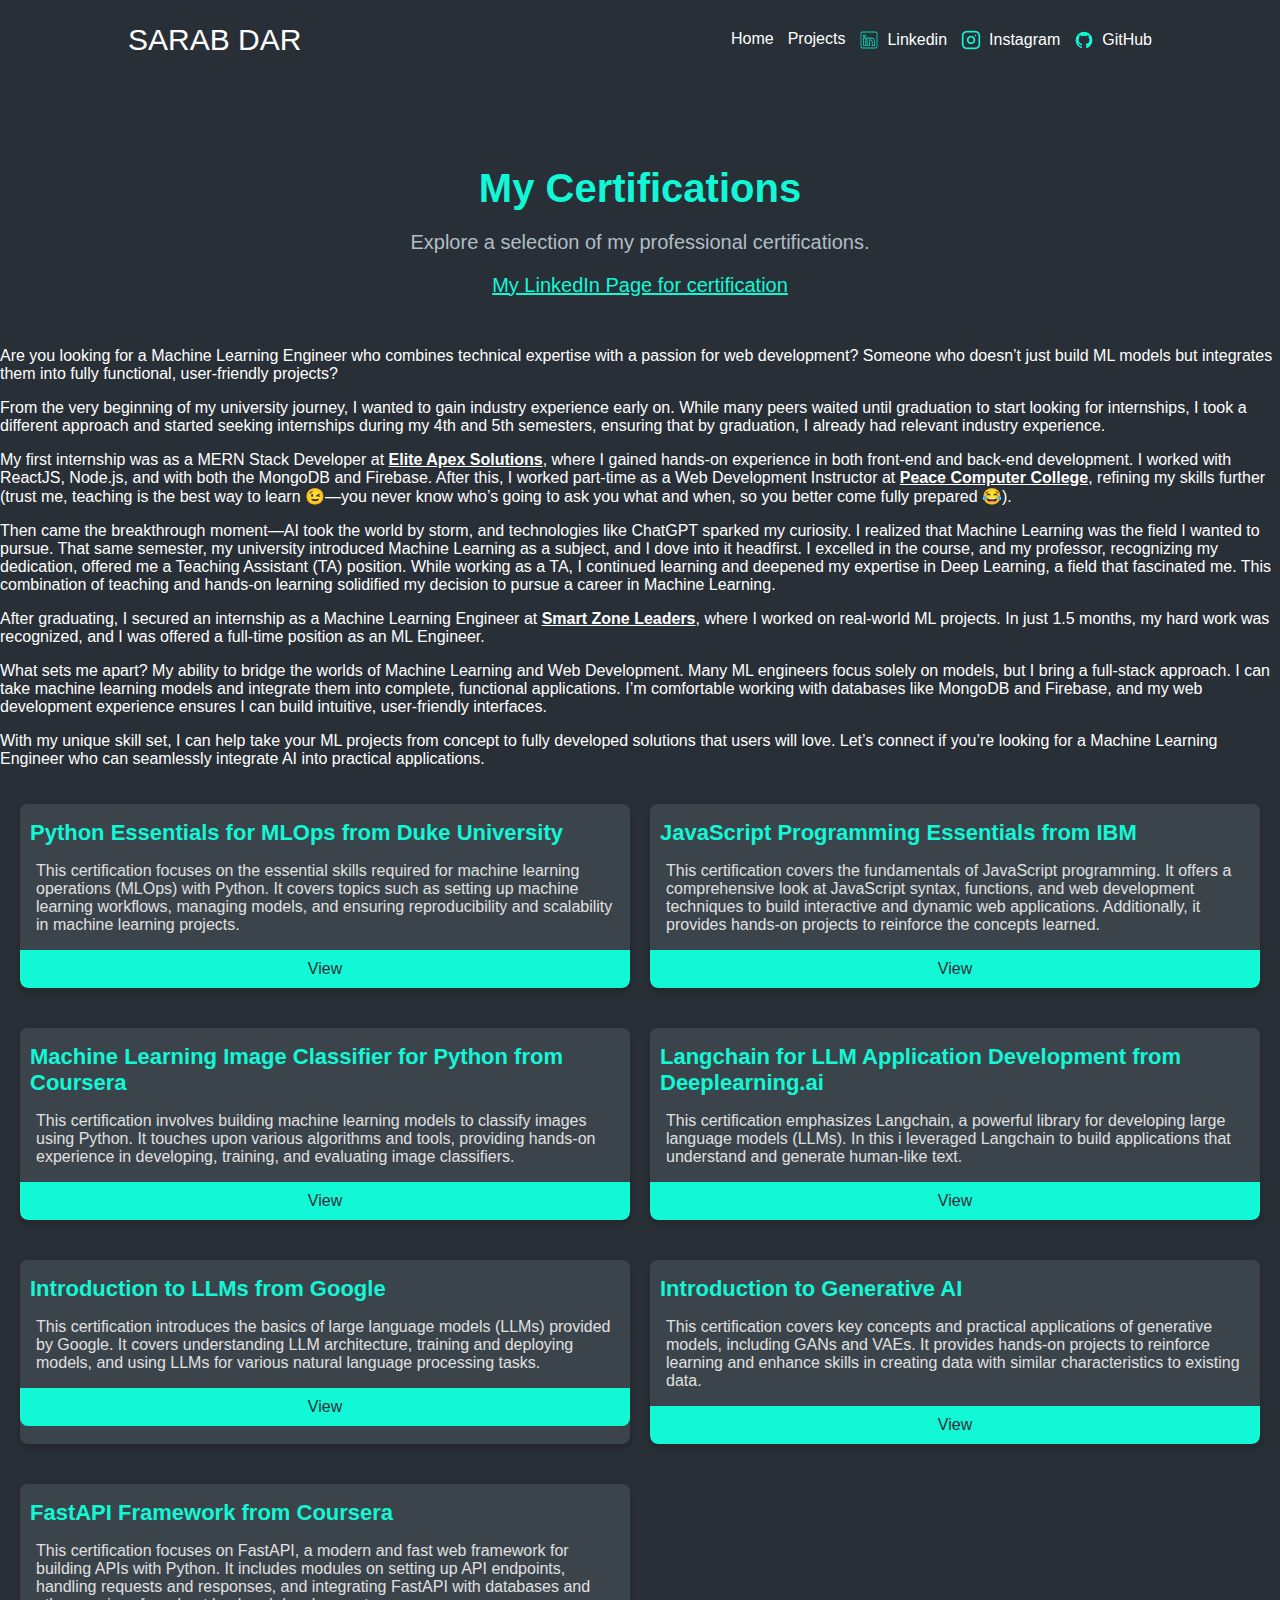
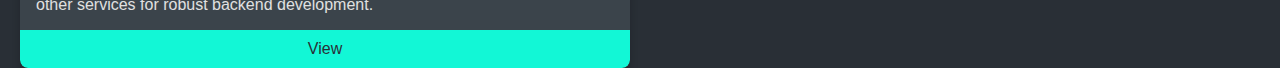
==== certifications.html @ e76602a5 "certification link added" ====
<!DOCTYPE html>
<html lang="en">
  <head>
    <meta charset="UTF-8" />
    <meta name="viewport" content="width=device-width, initial-scale=1.0" />
    <title>Document</title>
    <link rel="stylesheet" href="./projects.css" />
    <link rel="stylesheet" href="./index.css" />
    <link rel="stylesheet" href="./certifications.css" />
  </head>

  <body>
    <div id="itro_section" class="page_padding">
      <div id="header">
        <div id="header_left_side">
          <a href="/" id="font_size_large">SARAB DAR</a>
        </div>
        <div id="header_right_side">
          <div class="blue_color_on_hover cursor_changed">
            <a href="/index.html">Home</a>
          </div>
          <div class="blue_color_on_hover cursor_changed">
            <a href="/projects.html">Projects</a>
          </div>
          <div class="blue_color_on_hover">
            <a
              href="https://www.linkedin.com/in/sarab-dar-568838201/"
              target="_blank"
            >
              <div class="icon_images_container">
                <div class="header_icon_images">
                  <img src="./images/linkedin_blue_icon.svg" alt="" />
                </div>
                <span class="names_not_show">Linkedin</span>
              </div>
            </a>
          </div>
          <div class="blue_color_on_hover">
            <a
              href="https://www.instagram.com/saribdar?igsh=djU4N2RiNWo0NDZv"
              target="_blank"
            >
              <div class="icon_images_container">
                <div class="header_icon_images">
                  <img src="./images/instagram_blue_icon.png" alt="" />
                </div>
                <span class="names_not_show">Instagram</span>
              </div>
            </a>
          </div>
          <div class="blue_color_on_hover">
            <a href="https://github.com/sarab421" target="_blank">
              <div class="icon_images_container">
                <div class="header_icon_images">
                  <img src="./images/github_blue_icon.png" alt="" />
                </div>
                <span class="names_not_show"> GitHub</span>
              </div>
            </a>
          </div>
          <div id="menu_icon" onclick="showBar()">
            <img src="./images/introduction/menu_icon.svg" alt="" />
          </div>
          <div id="menu_icon_bar">
            <ul>
              <li><a href="/">Home</a></li>
              <li> <a href="/projects.html">Projects</a></li>

              <li>
                <a
                  class="color_bluish"
                  target="_blank"
                  href="https://www.linkedin.com/in/sarab-dar-568838201/"
                  >Linkedin</a
                >
              </li>
              <li>
                <a
                  class="color_bluish"
                  target="_blank"
                  href="https://www.instagram.com/saribdar?igsh=djU4N2RiNWo0NDZv"
                >
                  Instagram
                </a>
              </li>

              <li>
                <a
                  class="color_bluish"
                  target="_blank"
                  href="https://github.com/sarab421"
                >
                  GitHub
                </a>
              </li>
            </ul>
          </div>
        </div>
      </div>
    </div>

    <div class="projects-header">
      <h1>My Certifications</h1>
      <p>Explore a selection of my professional certifications.</p>
      <p>
        <a
          target="_blank"
          href="https://www.linkedin.com/in/sarab-dar/details/certifications/"
          ><u>My LinkedIn Page for certification</u></a
        >
      </p>
    </div>
    <div class="about_section">
      <p>
        Are you looking for a Machine Learning Engineer who combines technical
        expertise with a passion for web development? Someone who doesn’t just
        build ML models but integrates them into fully functional, user-friendly
        projects?
      </p>
      <p>
        From the very beginning of my university journey, I wanted to gain
        industry experience early on. While many peers waited until graduation
        to start looking for internships, I took a different approach and
        started seeking internships during my 4th and 5th semesters, ensuring
        that by graduation, I already had relevant industry experience.
      </p>
      <p>
        My first internship was as a MERN Stack Developer at
        <u><b>Elite Apex Solutions</b></u
        >, where I gained hands-on experience in both front-end and back-end
        development. I worked with ReactJS, Node.js, and with both the MongoDB
        and Firebase. After this, I worked part-time as a Web Development
        Instructor at <u><b>Peace Computer College</b></u
        >, refining my skills further (trust me, teaching is the best way to
        learn 😉—you never know who’s going to ask you what and when, so you
        better come fully prepared 😂).
      </p>
      <p>
        Then came the breakthrough moment—AI took the world by storm, and
        technologies like ChatGPT sparked my curiosity. I realized that Machine
        Learning was the field I wanted to pursue. That same semester, my
        university introduced Machine Learning as a subject, and I dove into it
        headfirst. I excelled in the course, and my professor, recognizing my
        dedication, offered me a Teaching Assistant (TA) position. While working
        as a TA, I continued learning and deepened my expertise in Deep
        Learning, a field that fascinated me. This combination of teaching and
        hands-on learning solidified my decision to pursue a career in Machine
        Learning.
      </p>
      <p>
        After graduating, I secured an internship as a Machine Learning Engineer
        at <u><b>Smart Zone Leaders</b></u
        >, where I worked on real-world ML projects. In just 1.5 months, my hard
        work was recognized, and I was offered a full-time position as an ML
        Engineer.
      </p>
      <p>
        What sets me apart? My ability to bridge the worlds of Machine Learning
        and Web Development. Many ML engineers focus solely on models, but I
        bring a full-stack approach. I can take machine learning models and
        integrate them into complete, functional applications. I’m comfortable
        working with databases like MongoDB and Firebase, and my web development
        experience ensures I can build intuitive, user-friendly interfaces.
      </p>
      <p>
        With my unique skill set, I can help take your ML projects from concept
        to fully developed solutions that users will love. Let’s connect if
        you’re looking for a Machine Learning Engineer who can seamlessly
        integrate AI into practical applications.
      </p>
    </div>
    <div class="ml_section">
      <div class="projects-grid">
        <div class="project-card">
          <h2>Python Essentials for MLOps from Duke University</h2>
          <p>
            This certification focuses on the essential skills required for
            machine learning operations (MLOps) with Python. It covers topics
            such as setting up machine learning workflows, managing models, and
            ensuring reproducibility and scalability in machine learning
            projects.
          </p>
          <a
            target="_blank"
            href="https://www.coursera.org/account/accomplishments/verify/0RWH86LQFH5Y"
            class="view-more"
            >View</a
          >
        </div>
        <div class="project-card">
          <h2>JavaScript Programming Essentials from IBM</h2>
          <p>
            This certification covers the fundamentals of JavaScript
            programming. It offers a comprehensive look at JavaScript syntax,
            functions, and web development techniques to build interactive and
            dynamic web applications. Additionally, it provides hands-on
            projects to reinforce the concepts learned.
          </p>
          <a
            target="_blank"
            href="https://www.coursera.org/account/accomplishments/records/6C922JJ0939S"
            class="view-more"
            >View</a
          >
        </div>
        <div class="project-card">
          <h2>Machine Learning Image Classifier for Python from Coursera</h2>
          <p>
            This certification involves building machine learning models to
            classify images using Python. It touches upon various algorithms and
            tools, providing hands-on experience in developing, training, and
            evaluating image classifiers.
          </p>
          <a
            target="_blank"
            href="https://www.coursera.org/account/accomplishments/verify/CRWKB7RLE4NG"
            class="view-more"
            >View</a
          >
        </div>
        <div class="project-card">
          <h2>
            Langchain for LLM Application Development from Deeplearning.ai
          </h2>
          <p>
            This certification emphasizes Langchain, a powerful library for
            developing large language models (LLMs). In this i leveraged
            Langchain to build applications that understand and generate
            human-like text.
          </p>
          <a
            target="_blank"
            href="https://learn.deeplearning.ai/accomplishments/116d9be3-1b7d-4ccc-86a8-38f359d4a524?usp=sharing"
            class="view-more"
            >View</a
          >
        </div>

        <div class="project-card">
          <h2>Introduction to LLMs from Google</h2>
          <p>
            This certification introduces the basics of large language models
            (LLMs) provided by Google. It covers understanding LLM architecture,
            training and deploying models, and using LLMs for various natural
            language processing tasks.
          </p>
          <a
            target="_blank"
            href="https://www.cloudskillsboost.google/public_profiles/9e70e1aa-ce68-4801-aa9c-c9cdc13cafce/badges/9972141?utm_medium=social&utm_source=linkedin&utm_campaign=ql-social-share"
            class="view-more"
            >View</a
          >
        </div>
        <div class="project-card">
          <h2>Introduction to Generative AI</h2>
          <p>
            This certification covers key concepts and practical applications of
            generative models, including GANs and VAEs. It provides hands-on
            projects to reinforce learning and enhance skills in creating data
            with similar characteristics to existing data.
          </p>
          <a
            target="_blank"
            href="https://www.cloudskillsboost.google/public_profiles/9e70e1aa-ce68-4801-aa9c-c9cdc13cafce/badges/9371439?utm_medium=social&utm_source=linkedin&utm_campaign=ql-social-share"
            class="view-more"
            >View</a
          >
        </div>
        <div class="project-card">
          <h2>FastAPI Framework from Coursera</h2>
          <p>
            This certification focuses on FastAPI, a modern and fast web
            framework for building APIs with Python. It includes modules on
            setting up API endpoints, handling requests and responses, and
            integrating FastAPI with databases and other services for robust
            backend development.
          </p>
          <a
            target="_blank"
            href="https://www.coursera.org/account/accomplishments/verify/P0WE2EONGFL6?utm_source=link&utm_medium=certificate&utm_content=cert_image&utm_campaign=pdf_header_button&utm_product=project"
            class="view-more"
            >View</a
          >
        </div>
      </div>
    </div>

    <script src="./index.js"></script>
  </body>
</html>
---- projects.css ----
/* General Page Styling */
body {
    font-family: 'Arial', sans-serif;
    background-color: #292F36;
    color: #ffffff;
    margin: 0;
    padding: 20px;
}





/* Header Styling */

.projects-header {
    text-align: center;
    margin-bottom: 50px;
}

.projects-header h1 {
    font-size: 36px;
    margin-bottom: 10px;
    color: #12F7D6;
}

.projects-header p {
    font-size: 18px;
    color: #B0BEC5;
}

/* Grid Layout */
.projects-grid {
    display: grid;
    grid-template-columns: repeat(2,1fr);
    gap: 20px;
    padding: 0 20px;
}

/* Project Card Styling */
.project-card {
    background-color: #3B444B;
    margin-top: 20px;
    border-radius: 8px;
    overflow: hidden;
    box-shadow: 0 4px 8px rgba(0, 0, 0, 0.2);
    transition: transform 0.3s ease, box-shadow 0.3s ease;
}
.projects-header a{
    text-decoration: none;
    color: #12F7D6;
}

 /* .project_img_class{
    width: 555px;
    height: 263px;
    overflow: hidden;
 } */
 .project_img_class img{
width: 100%;
    height: 100%;
    display: block;
        border-bottom: 2px solid #12F7D6;
 }
.project-card h2 {
    font-size: 22px;
    margin: 16px;
    color: #12F7D6;
}

.project-card p {
    font-size: 16px;
    margin: 0 16px 16px;
    color: #E0E0E0;
}

.project-card .view-more {
    display: block;
    text-align: center;
    padding: 10px 0;
    background-color: #12F7D6;
    color: #292F36;
    text-decoration: none;
    border-radius: 0 0 8px 8px;
    transition: background-color 0.3s ease;
}

.project-card .view-more:hover {
    background-color: #0bb2a0;
}

/* Hover Effects */
.project-card:hover {
    transform: translateY(-5px);
    box-shadow: 0 8px 16px rgba(0, 0, 0, 0.3);
}

.ml_section h2{
    color: #12F7D6;
    margin-left: 10px;
    margin-right: 10px;
}


/* Media Queries */

/* Large Devices (Desktops, 1200px and above) */
@media (min-width: 1200px) {
    /* .projects-grid {
        grid-template-columns: repeat(2, 1fr);
       
        gap: 30px;
      
    } */

    .projects-header h1 {
        font-size: 40px;
        /* Larger heading */
    }

    .projects-header p {
        font-size: 20px;
        /* Larger subtitle */
    }
}

/* Medium Devices (Tablets, 768px to 1199px) */
@media (min-width: 768px) and (max-width: 1199px) {
    .projects-grid {
        grid-template-columns: repeat(2, 1fr);
        /* Two columns */
        gap: 25px;
        /* Medium gap */
    }

    .projects-header h1 {
        font-size: 34px;
        /* Adjust heading size */
    }

    .projects-header p {
        font-size: 18px;
    }

    .project-card h2 {
        font-size: 20px;
        /* Adjust project title size */
    }
}

/* Small Devices (Mobile Phones, less than 768px) */
@media (max-width: 767px) {
    .projects-grid {
        grid-template-columns: 1fr;
        /* Single column */
        gap: 20px;
        /* Smaller gap for smaller screens */
    }

    .projects-header h1 {
        font-size: 28px;
        /* Smaller heading */
    }

    .projects-header p {
        font-size: 16px;
        /* Smaller subtitle */
    }

    .project-card h2 {
        font-size: 18px;
        /* Smaller project title */
    }

    .project-card p {
        font-size: 14px;
        /* Smaller description text */
    }
}
---- index.css ----
/* Full Home page  */
a{
    color: #FFFFFF;
    text-decoration: none;
}
html,body{
    margin: 0px;
    padding: 0px;
    /* font-family: 'IBM Plex Mono', monospace; */
}

.page_padding{
    padding: 5px 128px 90px 128px;
}
#menu_icon{
    display: none;
}
/* Menu Icon Bar Styling */
#menu_icon_bar {
    display: none;
    position: fixed;
    right: 0px;
    z-index: 1;
    width: 150px;
    /* Increased width for better spacing */
    top: 50px;
    padding: 10px;
    border-radius: 8px;
    /* Rounded corners for a modern look */
    background-color: rgba(0, 0, 0, 0.9);
    /* Slightly darker and more opaque background */
    box-shadow: 0px 0px 15px rgba(0, 0, 0, 0.7);
    /* Adding shadow for depth */
    transition: all 0.3s ease-in-out;
    /* Smooth transition effects */
}

/* Unordered List Styling */
ul {
    list-style-type: none;
    padding: 0;
    margin: 0;
}

/* List Items Styling */
ul li {
    margin-top: 12px;
    /* Increased spacing for better readability */
    text-align: left;

}
ul li:hover{
    background-color: #12F7D6;
}


/* Link Styling */
ul li a {
    text-decoration: none;
    font-family: Arial, sans-serif;
    font-weight: bold;
    font-size: 16px;
    /* Slightly larger font size */
    color: #12F7D6;
    /* Bright bluish color */
    padding: 8px 12px;
    display: block;
    border-radius: 5px;
    transition: background-color 0.3s, transform 0.3s;
}

/* Hover Effect on Links */
ul li a:hover {
    background-color: #12F7D6;
    /* Changes background on hover */
    color: #292F36;
    /* Darker text on hover */
    transform: translateX(5px);
    /* Slight shift to the right on hover */
}

/* Active State for Menu Links */
ul li a:active {
    background-color: #0bb2a0;
    color: #fff;
}


#itro_section{
   
    color: #FFFFFF;
    background-color: #292F36;
   /* padding: 5px 128px 64px 128px; */
   padding-top: 5px;
   padding-bottom: 64px;
}
  /* Header Section */

#header{
    height: 70px;
    display: flex;
    align-items: center;
    justify-content: space-between;
}

#font_size_large{
    font-size: 30px;
    
}
/* instagram, github, linkedin images size */
.header_icon_images{
width: 20px;
height: 20px;
overflow: hidden;
}
.header_icon_images img{
    width: 100%;
    height: 100%;
}
.blue_color_on_hover:hover{
color: #12F7D6;
}
.blue_color_on_hover a:hover {
    color: #12F7D6;
}

.menus{
    color: white;
}

/* right side */
#header_right_side{
    display: flex;
    gap: 14px;
}
.icon_images_container{
    display: flex;
    align-items: center;
   
    gap: 8px;
}
.margin_top{
    margin-top: 22px;
}

#right_side_under_header{
    padding: 20px 20px;
}
.margin_left{
    margin-left: 26px;
}
.font_size_medium{
    font-size: 25px;
    color: #12F7D6;
}





/* Under intro Section */
#cv_sub_section{
    border-style: solid;
    border-color: #FFFFFF;
}
#my_img_container{
    width: 96px;
    height: 96px;
    border-radius: 45%;
    overflow: hidden;
    margin-bottom: 21px;
}
#my_img_container img{
    width: 100%;
    height: 100%;
}

#under_header h1{
    color: #12F7D6;
    font-size: 45px;
}
.make_it_big{
    font-size: 34px;
}
.bottom_margin{
    margin-bottom: 26px;
    margin-top: 10px;
}

#under_header_sub_section_flex{
    display: flex;
    justify-content: space-between;
}
.inside_download_btn{
  display: flex;
  justify-content: space-between;
}
.download_CV{
    align-self: center;
}
.download_CV a{
    color: black;
}
 .icon_img{
    width: 24px;
    height: 24px;
    overflow: hidden;

 }
 .icon_img img{
    width: 100%;
height: 100%;}

.left_margin_btn button{
    width: 144px;
        height: 35px;
        border-radius: 17px;
        padding: 4px 12px;
        background-color: white;
}

#cv_sub_section{
    padding: 13px 22px;
    height: 331px;
    
    border-radius: 98px 0px 83px 0px;;
}
.to_center{
    margin: 30px 0px 25px 0px;
    display: flex;
        flex-direction: column;
        justify-content: center;
        align-items: center;
}

.s_icon_images_container{
    width: 13px;
    height: 13px;
    min-width: 13px;
    min-height: 13px;
    overflow: hidden;
}
.s_icon_images_container img{
    width: 100%;
    height: 100%;
}
.margin_bottom{
    margin-bottom: 8px;
}



/* About me Section Starts */

#scroll_sub_section {
    display: flex;
    justify-content: center;
    /* Center items horizontally */
    align-items: center;
    /* Center items vertically */
    flex-direction: column;
    /* Align items in a column */
  padding: 20px 10px;
}


.mouse_icon_container,
.line_container {
    margin: 10px;
    /* Space between images, adjust as needed */
}

/* Optional: Adjust image sizes if needed */
.mouse_icon_container img,
.line_container img {
    max-width: 100%;
    /* Ensure images don't overflow their containers */
    height: auto;
    /* Maintain aspect ratio */
}

#About_me_section{
    color: #FFFFFF;
    background-image: url("./images/About_me_background.png");
    
}

.mouse_icon_container{
    height: 44px;
    width: 32px;
    margin-bottom: 10px;
}
.scroll_sub_section{
    display: flex;
    flex-direction: column;
    align-items: center;
    justify-content: center;
}
.about_me_container_inside_left_side{
   
    background-color: #292F36;
}
.about_me_details_inside_left_side{
    background-color: #292F36;
    /* width: 508px; */
    padding: 24px 38px;
        border-radius: 56px;
            /* margin-top: 35px; */
   
}
#my_photo{
    border-radius: 25px;
    /* height: 469px; */
    overflow: hidden;
}
.about_me_details_inside_right_side{
    display: flex;
    align-items: center;
}
#my_photo img{
    width: 100%;
    height: 100%;
}

.flex_of_two_side{
    /* display: flex;
    justify-content: space-between; */
    margin-top: 40px;
    display: grid;
    grid-template-columns: 70% 30%;
    gap: 25px;
}
#about_me_left_side{
    display: flex;
    align-items: center;
}

.about_me_container_inside_left_side{
    font-size: 50px;
    padding: 8px 30px;
    border-radius: 50px 0px;
    border-color: #12F7D6;
    border-style: solid;
    width: 220px;
}



/* skills Section */
#skills_section{
    color: #FFFFFF;
        background-image: url("./images/Skills_section_background.png");
        /* padding: 5px 128px 90px 128px; */
        padding-top: 5px;
        padding-bottom: 90px;
}

#line_under_skills img{
    width: 314px;
}
.font_size_s_Medium{
    font-size: 50px;
    color: #12F7D6;
    text-align: center;
}
.line_icon_skill_section{
    margin-bottom: 20px;
}
.line_icon_skill_section{
    display: flex;
    justify-content: center;
}

/* Skills Grid */
.skills_grid_container {
    display: grid;
    grid-template-columns: repeat(auto-fill, minmax(150px, 1fr));
    /* Adjust column size and number */
    gap: 20px;
    /* Space between grid items */
    justify-items: center;
    /* Center items horizontally within their grid cells */
    align-items: center;
    /* Center items vertically within their grid cells */
    padding: 20px;
    /* Space around the grid container */
}

.items {
    display: flex;
    flex-direction: column;
    align-items: center;
    /* Center content horizontally */
    text-align: center;
    /* Center text inside items */
}

/* Make sure to center "Git" in the third row */

.items{
    margin-top: 10vh;
}


.skills_img_container {
    display: flex;
    align-items: center;
    height: 110px;
    /* overflow: hidden; */
}
.skills_img_container img {
    max-width: 100px;
    /* Adjust image size as needed */
    height: auto;
    /* Maintain aspect ratio */
    margin-bottom: 10px;
    /* Space between image and text */
}
/* Contact me Section */
#contact_me{
    background-color: #292F36;
}
#message_box {
    border: 2px solid #12F7D6;
    font-size: 30px;
    color: #12F7D6;
    padding: 11px 19px;

    border-radius: 41px 0px;
    display: table;
    margin: 60px auto 10px auto;
}

.written_on_inputs {
    color: #12F7D6;
    margin-bottom: 9px;
    font-size: 13px;
    
}
.written_on_inputs input{
    margin-top: 6px;
}
.input_item3{
    grid-column: 1/3;
}

.contact_me_input {
    border: #12F7D6;
    background-color: #292F36;
    color: #FFFFFF;
    border-bottom: 1px solid #12F7D6;
    border-radius: 0px;
}

#contact_me input {
    /* width: 200px; */
    height: 27px;
    color: #FFFFFF;
    
}
/* .input_item1 input, .input_item2 input{
    width: 220px;
} */

.input_button_container {
    padding: 5px 128px;
    display: grid;
    margin-top: 23px;
    grid-template-columns: 50% 50%;
    gap: 20px; 
    align-items: center;
    flex-direction: column;
}

.written_on_inputs {
    width: 100%;
    /* Ensure the container takes the full width of its parent */
}

.contact_me_input {
    width: 100%;
    /* Make the input take the full width of the container */
    box-sizing: border-box;
    /* Include padding and border in the element's total width */
}
.grid_item{
    display: flex;
    flex-direction: column;
    justify-content: center;
    align-items: center;
}

#btn{
    background-color: #12F7D6;
    color: black;
    border-radius: 25px;
    padding: 8px 12px;
}
.align_text_center{
    text-align: center;
    color: #FFFFFF;
}


#btn div{
    display: flex;
    align-items: center;
    flex-direction: row;
    font-size: 19px;
}

/* footer Section */
#footer {
    display: flex;
    flex-direction: column;
    justify-content: center;
    align-items: center;
    margin-top: 68px;
}

#change_to_white {
    color: #FEF4E6;
    font-size: 27px;
}

#footerIcons {

    /* width: 300px; */
    display: flex;
    gap: 20px;

}

.cursor_changed{
    cursor: pointer;
}




/* Media query for 980px max screen */
@media only screen and (max-width: 980px) {
.page_padding{
padding: 5px 90px 90px 90px;
}
.about_me_details_inside_left_side{
    font-size: 12px;
}
}

@media only screen and (max-width: 844px) {
    .about_me_details_inside_left_side p{
margin-block-start: 5px;
margin-block-end: 5px;
    }
    
#font_size_large{
            font-size: 20px;
        }
.page_padding {
    padding: 5px 65px 90px 65px;
}
.mouse_icon_container {
    height: 30px;
    width: 20px;
    margin-bottom: 10px;
}
.line_container{
    height: 60px;
    overflow: hidden;
}
.line_container img{
    height: 100%
}
.about_me_container_inside_left_side{
    font-size: 30px;
    width: 135px;
}
}

@media only screen and (max-width: 830px){
    .item6{
        grid-column: 3;
    }
    .item9{
    grid-column: 3;
    }
}
@media only screen and (max-width: 870px) {
 .names_not_show{
    display: none;
 }
 #under_header h1{
    font-size: 30px;
 }
.make_it_big{
    font-size: 23px;
 }
 .margin_left{
    font-size: 15px;
 }

 .skills_img_container{
    height: 60px;
    overflow: hidden;
 }
 .skills_img_container img{
    width: 100%;
    height: 100%;
 }
}


@media only screen and (max-width: 700px){
.flex_of_two_side{
    display: flex;
    flex-direction: column;
}

#under_header h1 {
    font-size: 20px;
}

.make_it_big {
    font-size: 17px;
}
.skills_grid_container{
    gap: 10px;
    padding: 0px;
}

}


@media only screen and (max-width: 640px){
.skills_img_container{
    height: 40px;
    overflow: hidden;
}
#btn{
        padding: 4px 7px;
        
}
#btn div{
font-size: 15px;
}
.send_icon{
    width: 17px;
    height: 17px;
    overflow: hidden;
}
.send_icon img{
    width: 100%;
    height: 100%;
}
 .to_center {
     margin: 10px 0px 7px 0px;
 }
 #text_size_name_cv{
    font-size: 14px;
 }
 #under_MERN_cv_sub_section{
    font-size: 14px;
 }
.left_margin_btn button{
        width: 115px;
            height: 25px;
                padding: 2px 8px;
                
 }
 .icon_img{
    width: 18px;
        height: 18px;
        overflow: hidden;
    
 }
  .margin_left {
      font-size: 13px;
  }
  #mern_stack_in_under_header{
    font-size: 13px;
  }

 #cv_sub_section{
        padding: 8px 16px;
            height: 272px;
 }
 .download_CV a{
font-size: 12px;
 }
}


@media only screen and (max-width: 600px){
    .skills_grid_container{
grid-template-columns: auto auto;
    }

}
@media only screen and (max-width: 533px){
    #btn {
            padding: 5px 7px;
    
        }
    
        #btn div {
            font-size: 15px;
        }
                .input_button_container{
                        padding: 5px 90px;
                }
        .send_icon {
            width: 14px;
            height: 14px;
            overflow: hidden;
        }
    
        .send_icon img {
            width: 100%;
            height: 100%;
        }
        .font_size_s_Medium{
            font-size: 36px;
        }
        #message_box{
font-size: 20px;
        }
        .names_not_show{
            display: none;
        }
     #font_size_large {
        font-size: 16px;
        }
    .blue_color_on_hover a{
        font-size: 15px;
    }
}

@media only screen and (max-width: 482px){
    .skills_grid_container{
        margin-top: 45px;
    }
#under_header_sub_section_flex{
    flex-direction: column;
    gap: 30px;

}
        #btn div {
            font-size: 12px;
        }
#left_side_under_header{
    display: flex;
    justify-content: center;
}
#right_side_under_header{
    padding: 20px 50px;
}
        #under_header h1{
            text-align: center;
        }

        #cv_sub_section{
    width: 177px;
        }
}


@media only screen and (max-width: 447px){
    .blue_color_on_hover a{
        display: none;
    }
    #header{
        width: 22em;
        margin: 0px -10%;
    }
    #menu_icon{
        display: block;
        width: 20px;
        height: 20px;
        overflow: hidden;
    }
    #menu_icon img{
        width: 100%;
        height: 100%;
    }
    /* #header_right_side{
        display: flex;
        justify-content: center
    } */
}
@media only screen and (max-width: 392px){
    #header {
            width: 20em;
          
        }
#contact_me input{
    font-size: 11px;
}
        .input_button_container {
            padding: 5px 60px;
        }
}


     


@media only screen and (max-width: 376px) {
.to_the_left{
    margin-left: -20%;
}
        #btn div {
            font-size: 9px;
        }
   #header {
       width: 19em;
      
   }
   #contact_me input {
       font-size: 11px;
   }

        
}

@media only screen and (max-width: 347px){
#header {
        width: 19em;
     
    }
                .page_padding {
                    padding: 5px 45px 90px 45px;
                }
}

@media only screen and (max-width: 321px) {
    #header {
            width: 16em;
    
        } #under_header h1 {
         margin-left: -20px;   
        margin-right: -20px;}

        .about_me_details_inside_left_side{
         margin-left: -20px;
        margin-right: -20px;
                    }
        #my_photo{
            margin-left: -20px;
            margin-right: -20px;
        }
                .align_text_center{
                    font-size: 11px;
                }
                .input_button_container{
                    /* margin-left: -20px;
                        margin-right: -20px; */
                        padding: 5px 60px;
                }
        #right_side_under_header {
            padding: 20px 17px;
        }
#contact_me input{
    font-size: 11px;
}

        .page_padding {
            padding: 5px 50px 90px 50px;
        }
}

@media only screen and (max-width: 296px){
        #under_header h1 {
                font-size: 15px;
            }
        #right_side_under_header {
            padding: 20px 20px;
        }
        #header {
            width: 15em;
        }
                        .input_button_container {
                            /* margin-left: -10px;
                            margin-right: -10px; */
                            padding: 5px 40px;
                        }
                                                      
}

/* Popup code */
.modal {
    display: none;
    position: fixed;
    z-index: 1;
    left: 0;
    top: 0;
    width: 100%;
    height: 100%;
    overflow: auto;
    background-color: rgba(0, 0, 0, 0.8);
}

.modal-content {
    background-color: #2c2c2c;
    color: #fefefe;
    margin: 15% auto;
    padding: 20px;
    border: 1px solid #888;
    width: 80%;
    max-width: 300px;
    text-align: center;
    border-radius: 5px;
}

.close {
    color: #aaa;
    float: right;
    font-size: 28px;
    font-weight: bold;
}

.close:hover,
.close:focus {
    color: #fefefe;
    text-decoration: none;
    cursor: pointer;
}
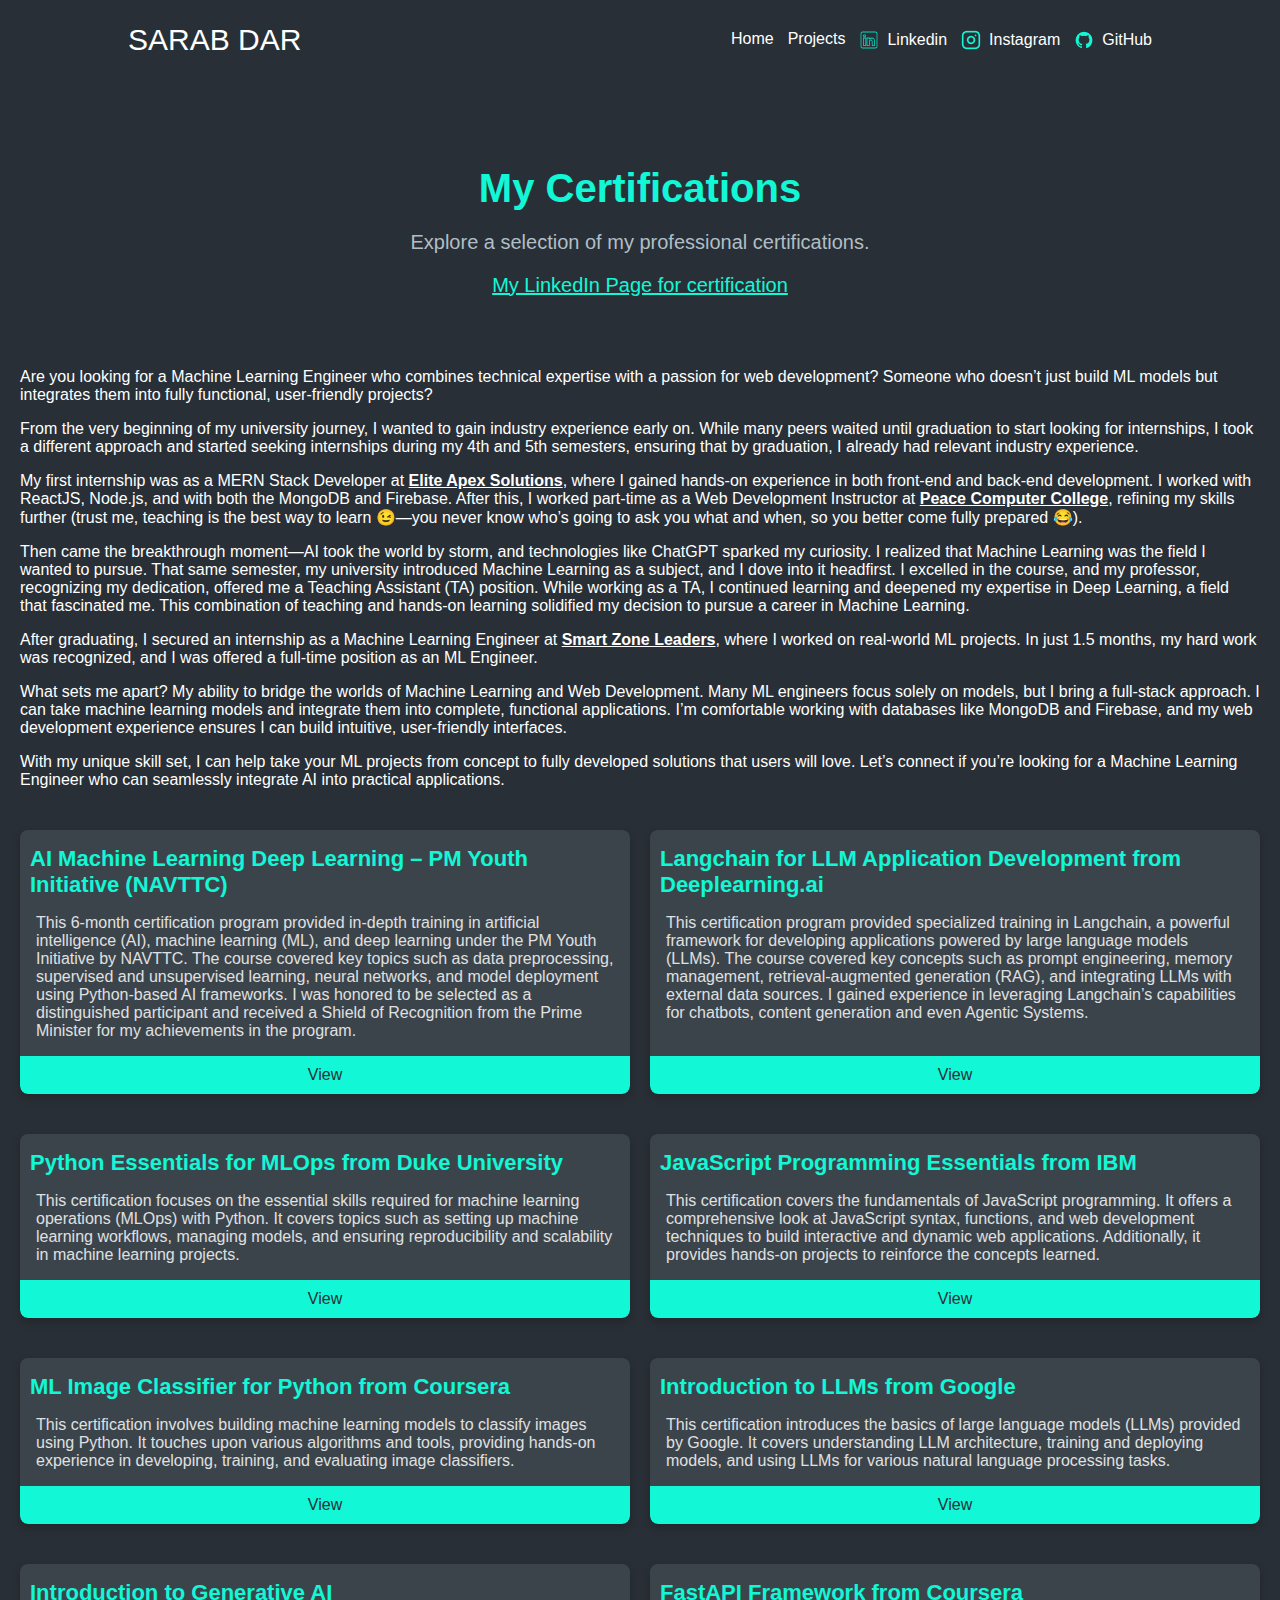
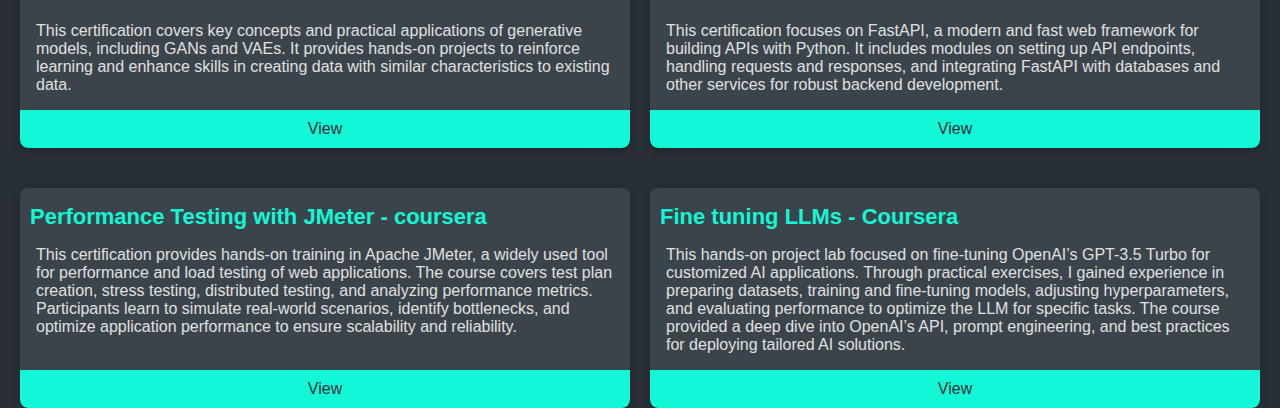
==== commit 729db505: "updated" ====
--- a/certifications.html
+++ b/certifications.html
@@ -1,177 +1,196 @@
 <!DOCTYPE html>
 <html lang="en">
-  <head>
-    <meta charset="UTF-8" />
-    <meta name="viewport" content="width=device-width, initial-scale=1.0" />
-    <title>Document</title>
-    <link rel="stylesheet" href="./projects.css" />
-    <link rel="stylesheet" href="./index.css" />
-    <link rel="stylesheet" href="./certifications.css" />
-  </head>
-
-  <body>
-    <div id="itro_section" class="page_padding">
-      <div id="header">
-        <div id="header_left_side">
-          <a href="/" id="font_size_large">SARAB DAR</a>
-        </div>
-        <div id="header_right_side">
-          <div class="blue_color_on_hover cursor_changed">
-            <a href="/index.html">Home</a>
-          </div>
-          <div class="blue_color_on_hover cursor_changed">
-            <a href="/projects.html">Projects</a>
-          </div>
-          <div class="blue_color_on_hover">
-            <a
-              href="https://www.linkedin.com/in/sarab-dar-568838201/"
-              target="_blank"
-            >
-              <div class="icon_images_container">
-                <div class="header_icon_images">
-                  <img src="./images/linkedin_blue_icon.svg" alt="" />
-                </div>
-                <span class="names_not_show">Linkedin</span>
+
+<head>
+  <meta charset="UTF-8" />
+  <meta name="viewport" content="width=device-width, initial-scale=1.0" />
+  <title>Document</title>
+  <link rel="stylesheet" href="./projects.css" />
+  <link rel="stylesheet" href="./index.css" />
+  <link rel="stylesheet" href="./certifications.css" />
+</head>
+
+<body>
+  <div id="itro_section" class="page_padding">
+    <div id="header">
+      <div id="header_left_side">
+        <a href="/" id="font_size_large">SARAB DAR</a>
+      </div>
+      <div id="header_right_side">
+        <div class="blue_color_on_hover cursor_changed">
+          <a href="/index.html">Home</a>
+        </div>
+        <div class="blue_color_on_hover cursor_changed">
+          <a href="/projects.html">Projects</a>
+        </div>
+        <div class="blue_color_on_hover">
+          <a href="https://www.linkedin.com/in/sarab-dar-568838201/" target="_blank">
+            <div class="icon_images_container">
+              <div class="header_icon_images">
+                <img src="./images/linkedin_blue_icon.svg" alt="" />
               </div>
-            </a>
-          </div>
-          <div class="blue_color_on_hover">
-            <a
-              href="https://www.instagram.com/saribdar?igsh=djU4N2RiNWo0NDZv"
-              target="_blank"
-            >
-              <div class="icon_images_container">
-                <div class="header_icon_images">
-                  <img src="./images/instagram_blue_icon.png" alt="" />
-                </div>
-                <span class="names_not_show">Instagram</span>
+              <span class="names_not_show">Linkedin</span>
+            </div>
+          </a>
+        </div>
+        <div class="blue_color_on_hover">
+          <a href="https://www.instagram.com/saribdar?igsh=djU4N2RiNWo0NDZv" target="_blank">
+            <div class="icon_images_container">
+              <div class="header_icon_images">
+                <img src="./images/instagram_blue_icon.png" alt="" />
               </div>
-            </a>
-          </div>
-          <div class="blue_color_on_hover">
-            <a href="https://github.com/sarab421" target="_blank">
-              <div class="icon_images_container">
-                <div class="header_icon_images">
-                  <img src="./images/github_blue_icon.png" alt="" />
-                </div>
-                <span class="names_not_show"> GitHub</span>
+              <span class="names_not_show">Instagram</span>
+            </div>
+          </a>
+        </div>
+        <div class="blue_color_on_hover">
+          <a href="https://github.com/sarab421" target="_blank">
+            <div class="icon_images_container">
+              <div class="header_icon_images">
+                <img src="./images/github_blue_icon.png" alt="" />
               </div>
-            </a>
-          </div>
-          <div id="menu_icon" onclick="showBar()">
-            <img src="./images/introduction/menu_icon.svg" alt="" />
-          </div>
-          <div id="menu_icon_bar">
-            <ul>
-              <li><a href="/">Home</a></li>
-              <li> <a href="/projects.html">Projects</a></li>
-
-              <li>
-                <a
-                  class="color_bluish"
-                  target="_blank"
-                  href="https://www.linkedin.com/in/sarab-dar-568838201/"
-                  >Linkedin</a
-                >
-              </li>
-              <li>
-                <a
-                  class="color_bluish"
-                  target="_blank"
-                  href="https://www.instagram.com/saribdar?igsh=djU4N2RiNWo0NDZv"
-                >
-                  Instagram
-                </a>
-              </li>
-
-              <li>
-                <a
-                  class="color_bluish"
-                  target="_blank"
-                  href="https://github.com/sarab421"
-                >
-                  GitHub
-                </a>
-              </li>
-            </ul>
-          </div>
+              <span class="names_not_show"> GitHub</span>
+            </div>
+          </a>
+        </div>
+        <div id="menu_icon" onclick="showBar()">
+          <img src="./images/introduction/menu_icon.svg" alt="" />
+        </div>
+        <div id="menu_icon_bar">
+          <ul>
+            <li><a href="/">Home</a></li>
+            <li><a href="/projects.html">Projects</a></li>
+
+            <li>
+              <a class="color_bluish" target="_blank"
+                href="https://www.linkedin.com/in/sarab-dar-568838201/">Linkedin</a>
+            </li>
+            <li>
+              <a class="color_bluish" target="_blank" href="https://www.instagram.com/saribdar?igsh=djU4N2RiNWo0NDZv">
+                Instagram
+              </a>
+            </li>
+
+            <li>
+              <a class="color_bluish" target="_blank" href="https://github.com/sarab421">
+                GitHub
+              </a>
+            </li>
+          </ul>
         </div>
       </div>
     </div>
-
-    <div class="projects-header">
-      <h1>My Certifications</h1>
-      <p>Explore a selection of my professional certifications.</p>
-      <p>
-        <a
-          target="_blank"
-          href="https://www.linkedin.com/in/sarab-dar/details/certifications/"
-          ><u>My LinkedIn Page for certification</u></a
-        >
-      </p>
-    </div>
-    <div class="about_section">
-      <p>
-        Are you looking for a Machine Learning Engineer who combines technical
-        expertise with a passion for web development? Someone who doesn’t just
-        build ML models but integrates them into fully functional, user-friendly
-        projects?
-      </p>
-      <p>
-        From the very beginning of my university journey, I wanted to gain
-        industry experience early on. While many peers waited until graduation
-        to start looking for internships, I took a different approach and
-        started seeking internships during my 4th and 5th semesters, ensuring
-        that by graduation, I already had relevant industry experience.
-      </p>
-      <p>
-        My first internship was as a MERN Stack Developer at
-        <u><b>Elite Apex Solutions</b></u
-        >, where I gained hands-on experience in both front-end and back-end
-        development. I worked with ReactJS, Node.js, and with both the MongoDB
-        and Firebase. After this, I worked part-time as a Web Development
-        Instructor at <u><b>Peace Computer College</b></u
-        >, refining my skills further (trust me, teaching is the best way to
-        learn 😉—you never know who’s going to ask you what and when, so you
-        better come fully prepared 😂).
-      </p>
-      <p>
-        Then came the breakthrough moment—AI took the world by storm, and
-        technologies like ChatGPT sparked my curiosity. I realized that Machine
-        Learning was the field I wanted to pursue. That same semester, my
-        university introduced Machine Learning as a subject, and I dove into it
-        headfirst. I excelled in the course, and my professor, recognizing my
-        dedication, offered me a Teaching Assistant (TA) position. While working
-        as a TA, I continued learning and deepened my expertise in Deep
-        Learning, a field that fascinated me. This combination of teaching and
-        hands-on learning solidified my decision to pursue a career in Machine
-        Learning.
-      </p>
-      <p>
-        After graduating, I secured an internship as a Machine Learning Engineer
-        at <u><b>Smart Zone Leaders</b></u
-        >, where I worked on real-world ML projects. In just 1.5 months, my hard
-        work was recognized, and I was offered a full-time position as an ML
-        Engineer.
-      </p>
-      <p>
-        What sets me apart? My ability to bridge the worlds of Machine Learning
-        and Web Development. Many ML engineers focus solely on models, but I
-        bring a full-stack approach. I can take machine learning models and
-        integrate them into complete, functional applications. I’m comfortable
-        working with databases like MongoDB and Firebase, and my web development
-        experience ensures I can build intuitive, user-friendly interfaces.
-      </p>
-      <p>
-        With my unique skill set, I can help take your ML projects from concept
-        to fully developed solutions that users will love. Let’s connect if
-        you’re looking for a Machine Learning Engineer who can seamlessly
-        integrate AI into practical applications.
-      </p>
-    </div>
-    <div class="ml_section">
-      <div class="projects-grid">
-        <div class="project-card">
+  </div>
+
+  <div class="projects-header">
+    <h1>My Certifications</h1>
+    <p>Explore a selection of my professional certifications.</p>
+    <p>
+      <a target="_blank" href="https://www.linkedin.com/in/sarab-dar/details/certifications/"><u>My LinkedIn Page for
+          certification</u></a>
+    </p>
+  </div>
+  <div class="about_section">
+    <p>
+      Are you looking for a Machine Learning Engineer who combines technical
+      expertise with a passion for web development? Someone who doesn’t just
+      build ML models but integrates them into fully functional, user-friendly
+      projects?
+    </p>
+    <p>
+      From the very beginning of my university journey, I wanted to gain
+      industry experience early on. While many peers waited until graduation
+      to start looking for internships, I took a different approach and
+      started seeking internships during my 4th and 5th semesters, ensuring
+      that by graduation, I already had relevant industry experience.
+    </p>
+    <p>
+      My first internship was as a MERN Stack Developer at
+      <u><b>Elite Apex Solutions</b></u>, where I gained hands-on experience in both front-end and back-end
+      development. I worked with ReactJS, Node.js, and with both the MongoDB
+      and Firebase. After this, I worked part-time as a Web Development
+      Instructor at <u><b>Peace Computer College</b></u>, refining my skills further (trust me, teaching is the best way
+      to
+      learn 😉—you never know who’s going to ask you what and when, so you
+      better come fully prepared 😂).
+    </p>
+    <p>
+      Then came the breakthrough moment—AI took the world by storm, and
+      technologies like ChatGPT sparked my curiosity. I realized that Machine
+      Learning was the field I wanted to pursue. That same semester, my
+      university introduced Machine Learning as a subject, and I dove into it
+      headfirst. I excelled in the course, and my professor, recognizing my
+      dedication, offered me a Teaching Assistant (TA) position. While working
+      as a TA, I continued learning and deepened my expertise in Deep
+      Learning, a field that fascinated me. This combination of teaching and
+      hands-on learning solidified my decision to pursue a career in Machine
+      Learning.
+    </p>
+    <p>
+      After graduating, I secured an internship as a Machine Learning Engineer
+      at <u><b>Smart Zone Leaders</b></u>, where I worked on real-world ML projects. In just 1.5 months, my hard
+      work was recognized, and I was offered a full-time position as an ML
+      Engineer.
+    </p>
+    <p>
+      What sets me apart? My ability to bridge the worlds of Machine Learning
+      and Web Development. Many ML engineers focus solely on models, but I
+      bring a full-stack approach. I can take machine learning models and
+      integrate them into complete, functional applications. I’m comfortable
+      working with databases like MongoDB and Firebase, and my web development
+      experience ensures I can build intuitive, user-friendly interfaces.
+    </p>
+    <p>
+      With my unique skill set, I can help take your ML projects from concept
+      to fully developed solutions that users will love. Let’s connect if
+      you’re looking for a Machine Learning Engineer who can seamlessly
+      integrate AI into practical applications.
+    </p>
+  </div>
+  <div class="ml_section">
+    <div class="projects-grid">
+      <div class="project-card">
+        <div>
+          <h2>
+            AI Machine Learning Deep Learning – PM Youth Initiative (NAVTTC)
+          </h2>
+          <p>
+            This 6-month certification program provided in-depth training in
+            artificial intelligence (AI), machine learning (ML), and deep
+            learning under the PM Youth Initiative by NAVTTC. The course covered
+            key topics such as data preprocessing, supervised and unsupervised
+            learning, neural networks, and model deployment using Python-based
+            AI frameworks.
+            I was honored to be selected as a distinguished
+            participant and received a Shield of Recognition from the Prime
+            Minister for my achievements in the program.
+          </p>
+        </div>
+        <a target="_blank" href=""
+          class="view-more">View</a>
+      </div>
+
+      <div class="project-card">
+        <div>
+          <h2>
+            Langchain for LLM Application Development from Deeplearning.ai
+          </h2>
+          <p>
+            This certification program provided specialized training in Langchain, a powerful framework for developing applications
+            powered by large language models (LLMs). The course covered key concepts such as prompt engineering, memory management,
+            retrieval-augmented generation (RAG), and integrating LLMs with external data sources.
+            
+            I gained experience in leveraging
+            Langchain’s capabilities for chatbots, content generation and even Agentic Systems. 
+          </p>
+        </div>
+        <a target="_blank"
+          href="https://learn.deeplearning.ai/accomplishments/116d9be3-1b7d-4ccc-86a8-38f359d4a524?usp=sharing"
+          class="view-more">View</a>
+      </div>
+
+      <div class="project-card">
+        <div>
           <h2>Python Essentials for MLOps from Duke University</h2>
           <p>
             This certification focuses on the essential skills required for
@@ -180,14 +199,12 @@
             ensuring reproducibility and scalability in machine learning
             projects.
           </p>
-          <a
-            target="_blank"
-            href="https://www.coursera.org/account/accomplishments/verify/0RWH86LQFH5Y"
-            class="view-more"
-            >View</a
-          >
-        </div>
-        <div class="project-card">
+        </div>
+        <a target="_blank" href="https://coursera.org/share/eb82b028166d072fb196f92a9fa94f31"
+          class="view-more">View</a>
+      </div>
+      <div class="project-card">
+        <div>
           <h2>JavaScript Programming Essentials from IBM</h2>
           <p>
             This certification covers the fundamentals of JavaScript
@@ -196,47 +213,26 @@
             dynamic web applications. Additionally, it provides hands-on
             projects to reinforce the concepts learned.
           </p>
-          <a
-            target="_blank"
-            href="https://www.coursera.org/account/accomplishments/records/6C922JJ0939S"
-            class="view-more"
-            >View</a
-          >
-        </div>
-        <div class="project-card">
-          <h2>Machine Learning Image Classifier for Python from Coursera</h2>
+        </div>
+        <a target="_blank" href="https://coursera.org/share/54d719a6c995dc74e92ee53ce235a57f"
+          class="view-more">View</a>
+      </div>
+      <div class="project-card">
+        <div>
+          <h2>ML Image Classifier for Python from Coursera</h2>
           <p>
             This certification involves building machine learning models to
             classify images using Python. It touches upon various algorithms and
             tools, providing hands-on experience in developing, training, and
             evaluating image classifiers.
           </p>
-          <a
-            target="_blank"
-            href="https://www.coursera.org/account/accomplishments/verify/CRWKB7RLE4NG"
-            class="view-more"
-            >View</a
-          >
-        </div>
-        <div class="project-card">
-          <h2>
-            Langchain for LLM Application Development from Deeplearning.ai
-          </h2>
-          <p>
-            This certification emphasizes Langchain, a powerful library for
-            developing large language models (LLMs). In this i leveraged
-            Langchain to build applications that understand and generate
-            human-like text.
-          </p>
-          <a
-            target="_blank"
-            href="https://learn.deeplearning.ai/accomplishments/116d9be3-1b7d-4ccc-86a8-38f359d4a524?usp=sharing"
-            class="view-more"
-            >View</a
-          >
-        </div>
-
-        <div class="project-card">
+        </div>
+        <a target="_blank" href="https://coursera.org/share/8cab59adb9f004f800ca7c83b386bf2d"
+          class="view-more">View</a>
+      </div>
+
+      <div class="project-card">
+        <div>
           <h2>Introduction to LLMs from Google</h2>
           <p>
             This certification introduces the basics of large language models
@@ -244,14 +240,13 @@
             training and deploying models, and using LLMs for various natural
             language processing tasks.
           </p>
-          <a
-            target="_blank"
-            href="https://www.cloudskillsboost.google/public_profiles/9e70e1aa-ce68-4801-aa9c-c9cdc13cafce/badges/9972141?utm_medium=social&utm_source=linkedin&utm_campaign=ql-social-share"
-            class="view-more"
-            >View</a
-          >
-        </div>
-        <div class="project-card">
+        </div>
+        <a target="_blank"
+          href="https://www.cloudskillsboost.google/public_profiles/9e70e1aa-ce68-4801-aa9c-c9cdc13cafce/badges/9972141?utm_medium=social&utm_source=linkedin&utm_campaign=ql-social-share"
+          class="view-more">View</a>
+      </div>
+      <div class="project-card">
+        <div>
           <h2>Introduction to Generative AI</h2>
           <p>
             This certification covers key concepts and practical applications of
@@ -259,14 +254,13 @@
             projects to reinforce learning and enhance skills in creating data
             with similar characteristics to existing data.
           </p>
-          <a
-            target="_blank"
-            href="https://www.cloudskillsboost.google/public_profiles/9e70e1aa-ce68-4801-aa9c-c9cdc13cafce/badges/9371439?utm_medium=social&utm_source=linkedin&utm_campaign=ql-social-share"
-            class="view-more"
-            >View</a
-          >
-        </div>
-        <div class="project-card">
+        </div>
+        <a target="_blank"
+          href="https://www.cloudskillsboost.google/public_profiles/9e70e1aa-ce68-4801-aa9c-c9cdc13cafce/badges/9371439?utm_medium=social&utm_source=linkedin&utm_campaign=ql-social-share"
+          class="view-more">View</a>
+      </div>
+      <div class="project-card">
+        <div>
           <h2>FastAPI Framework from Coursera</h2>
           <p>
             This certification focuses on FastAPI, a modern and fast web
@@ -275,16 +269,43 @@
             integrating FastAPI with databases and other services for robust
             backend development.
           </p>
-          <a
-            target="_blank"
-            href="https://www.coursera.org/account/accomplishments/verify/P0WE2EONGFL6?utm_source=link&utm_medium=certificate&utm_content=cert_image&utm_campaign=pdf_header_button&utm_product=project"
-            class="view-more"
-            >View</a
-          >
-        </div>
+        </div>
+        <a target="_blank"
+          href="https://coursera.org/share/d720e9680f7613a074a19d4cbe232037"
+          class="view-more">View</a>
+      </div>
+      <div class="project-card">
+        <div>
+          <h2>Performance Testing with JMeter - coursera</h2>
+          <p>
+            This certification provides hands-on training in Apache JMeter, a widely used tool for performance and load testing of
+            web applications. The course covers test plan creation, stress testing, distributed testing, and analyzing performance
+            metrics. Participants learn to simulate real-world scenarios, identify bottlenecks, and optimize application performance
+            to ensure scalability and reliability.
+          </p>
+        </div>
+        <a target="_blank"
+          href="https://coursera.org/share/8b336a7eb7e481fa85f7e9927b6c334f"
+          class="view-more">View</a>
+      </div>
+      <div class="project-card">
+        <div>
+          <h2>Fine tuning LLMs - Coursera</h2>
+          <p>
+            This hands-on project lab focused on fine-tuning OpenAI’s GPT-3.5 Turbo for customized AI applications. Through
+            practical exercises, I gained experience in preparing datasets, training and fine-tuning models, adjusting
+            hyperparameters, and evaluating performance to optimize the LLM for specific tasks. The course provided a deep dive into
+            OpenAI’s API, prompt engineering, and best practices for deploying tailored AI solutions.
+          </p>
+        </div>
+        <a target="_blank"
+          href="https://coursera.org/share/23ece8579b55b87a2fea4d11c383e5b5"
+          class="view-more">View</a>
       </div>
     </div>
-
-    <script src="./index.js"></script>
-  </body>
-</html>
+  </div>
+
+  <script src="./index.js"></script>
+</body>
+
+</html>--- a/index.css
+++ b/index.css
@@ -354,6 +354,9 @@
         padding-top: 5px;
         padding-bottom: 90px;
 }
+.item11{
+    grid-column-start: 2;
+}
 
 #line_under_skills img{
     width: 314px;
--- a/certifications.css
+++ b/certifications.css
@@ -0,0 +1,9 @@
+.about_section{
+    padding: 5px 20px;
+}
+
+.project-card {
+    display: flex;
+    flex-direction: column;
+    justify-content: space-between;
+}
